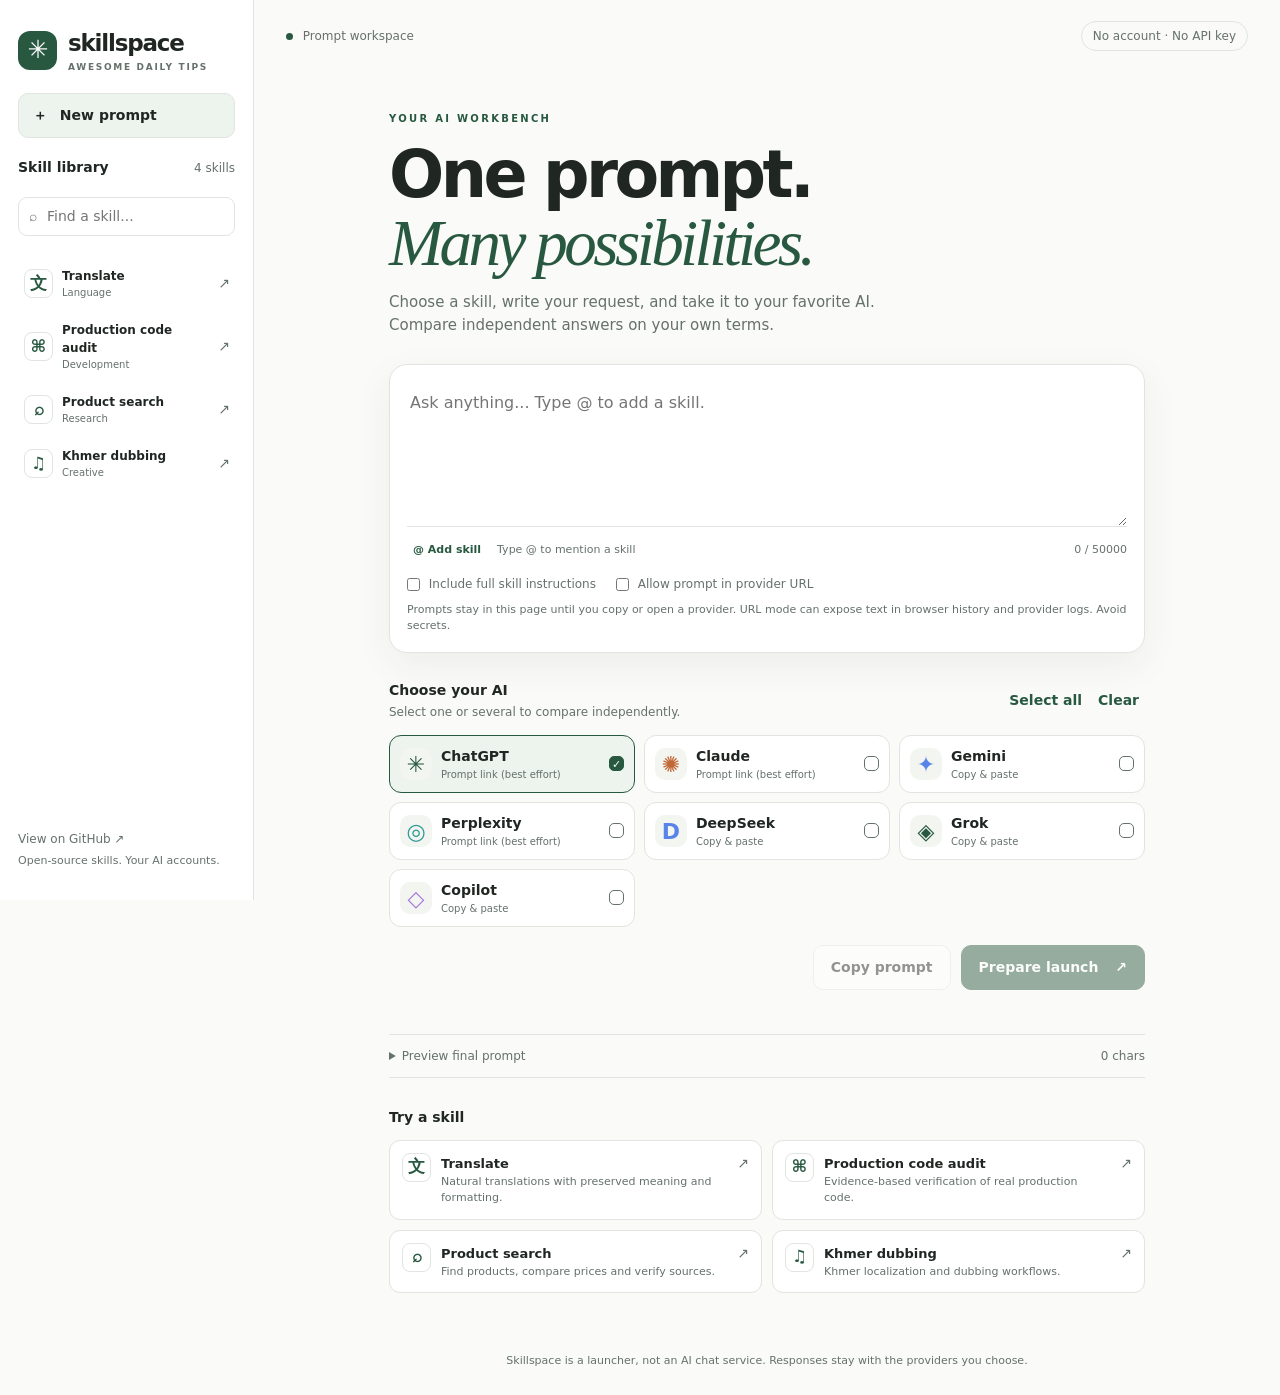
==== index.html @ 30c98741 "feat: add static multi-provider Skillspace prompt launcher" ====
<!doctype html>
<html lang="en">
<head>
<meta charset="utf-8">
<meta name="viewport" content="width=device-width, initial-scale=1">
<meta http-equiv="Content-Security-Policy" content="default-src 'none'; script-src 'self'; style-src 'self'; img-src 'self' data:; base-uri 'none'; form-action 'none'; connect-src 'none'; object-src 'none'">
<meta name="referrer" content="no-referrer">
<meta name="color-scheme" content="light dark">
<title>Skillspace — Awesome Daily Tips</title>
<link rel="stylesheet" href="site/style.css">
<script defer src="site/core.js"></script>
<script defer src="site/catalog.js"></script>
<script defer src="site/app.js"></script>
</head>
<body>
<div class="shell">
<aside class="sidebar">
<a class="brand" href="./"><span class="brandmark" aria-hidden="true">✳</span><span>skillspace<small>AWESOME DAILY TIPS</small></span></a>
<button id="new" class="new" type="button"><span aria-hidden="true">＋</span> New prompt</button>
<div class="sidebarhead"><h2>Skill library</h2><span id="skill-count"></span></div>
<label class="search"><span aria-hidden="true">⌕</span><input id="search" type="search" placeholder="Find a skill..." aria-label="Find a skill"></label>
<nav id="library" aria-label="Skill library"></nav>
<div class="sidebarbottom"><a href="https://github.com/next-dev-team/awesome-daily-tips" target="_blank" rel="noopener noreferrer">View on GitHub ↗</a><p>Open-source skills. Your AI accounts.</p></div>
</aside>
<main>
<header class="topbar"><span><span class="dot"></span> Prompt workspace</span><span class="local">No account · No API key</span></header>
<section class="workspace" aria-labelledby="heading">
<div class="intro"><span class="eyebrow">YOUR AI WORKBENCH</span><h1 id="heading">One prompt.<br><em>Many possibilities.</em></h1><p>Choose a skill, write your request, and take it to your favorite AI. Compare independent answers on your own terms.</p></div>
<div class="composer">
<div id="selected-skills" class="chips" aria-label="Selected skills"></div>
<div class="editorwrap">
<label class="sr" for="prompt">Your request</label>
<textarea id="prompt" rows="5" maxlength="50000" placeholder="Ask anything... Type @ to add a skill." aria-describedby="editor-hint" aria-autocomplete="list" aria-controls="mentions" spellcheck="true"></textarea>
<div id="mentions" class="mentions" role="listbox" aria-label="Skill suggestions" hidden></div>
</div>
<div class="composerbar"><button id="mention" type="button" class="quiet"><b>@</b> Add skill</button><span id="editor-hint">Type @ to mention a skill</span><span id="chars">0</span></div>
<div class="options"><label><input id="full" type="checkbox"> Include full skill instructions</label><label><input id="prefill" type="checkbox"> Allow prompt in provider URL</label></div>
<div class="privacy">Prompts stay in this page until you copy or open a provider. URL mode can expose text in browser history and provider logs. Avoid secrets.</div>
</div>
<section class="providers" aria-labelledby="provider-heading">
<div class="sectionhead"><div><h2 id="provider-heading">Choose your AI</h2><p>Select one or several to compare independently.</p></div><div class="smallactions"><button type="button" id="all" class="textbutton">Select all</button><button type="button" id="clear" class="textbutton">Clear</button></div></div>
<div id="providers" class="providergrid"></div>
<div class="actions"><button id="copy" type="button" class="secondary" disabled>Copy prompt</button><button id="launch" type="button" class="primary" disabled>Prepare launch <span aria-hidden="true">↗</span></button></div>
<p id="status" class="status" role="status" aria-live="polite"></p>
<div id="results" class="results" hidden><div class="sectionhead"><div><h2>Open your selected providers</h2><p>Each opens in a separate tab. Paste the prompt if needed; compare results yourself.</p></div></div><div id="links" class="launchlinks"></div></div>
<details id="preview" class="preview"><summary>Preview final prompt <span id="preview-length"></span></summary><label class="sr" for="compiled">Generated prompt</label><textarea id="compiled" rows="8" readonly></textarea></details>
</section>
<section class="examples"><h2>Try a skill</h2><div id="examples" class="examplegrid"></div></section>
</section>
<footer>Skillspace is a launcher, not an AI chat service. Responses stay with the providers you choose.</footer>
</main>
</div>
<noscript><p>This launcher needs JavaScript. Browse the <a href="https://github.com/next-dev-team/awesome-daily-tips">skills on GitHub</a>.</p></noscript>
</body></html>
---- site/style.css ----
:root{color-scheme:light dark;--bg:#fafaf8;--panel:#fff;--ink:#202723;--muted:#65716b;--line:#e0e5df;--accent:#285940;--on:#fff;--soft:#edf3ed;--hover:#f3f5f1;--shadow:0 12px 36px #293b2910;--radius:18px;font-family:Inter,ui-sans-serif,system-ui,-apple-system,BlinkMacSystemFont,"Segoe UI",sans-serif}
@media(prefers-color-scheme:dark){:root{--bg:#151917;--panel:#202622;--ink:#eef3ed;--muted:#a1ada4;--line:#39423b;--accent:#8fd4a5;--on:#18291e;--soft:#263b2b;--hover:#2a312b;--shadow:none}}
*{box-sizing:border-box}body{margin:0;background:var(--bg);color:var(--ink);font-size:14px;line-height:1.5}button,input,textarea{font:inherit}button,a,input,textarea{outline-offset:4px}button{cursor:pointer;color:inherit}button:disabled{cursor:not-allowed;opacity:.48}a{color:inherit;text-decoration:none}a:hover{text-decoration:underline}button:focus-visible,a:focus-visible,input:focus-visible,textarea:focus-visible{outline:2px solid var(--accent)}[hidden]{display:none!important}.shell{min-height:100vh;display:grid;grid-template-columns:254px minmax(0,1fr)}.sidebar{position:sticky;top:0;height:100vh;overflow:auto;border-right:1px solid var(--line);background:var(--panel);padding:26px 18px;display:flex;flex-direction:column;gap:19px}.brand{display:flex;align-items:center;gap:11px;font-size:23px;font-weight:750;letter-spacing:-1.2px}.brand small{display:block;font-size:9px;letter-spacing:1.7px;font-weight:650;color:var(--muted)}.brandmark{display:grid;place-items:center;width:39px;height:39px;border-radius:12px;background:var(--accent);color:var(--on);font-size:25px}.new{border:1px solid var(--line);background:var(--soft);border-radius:10px;padding:11px 14px;text-align:left;font-weight:650}.new span{margin-right:8px}.sidebarhead,.sectionhead{display:flex;align-items:center;justify-content:space-between;gap:12px}.sidebarhead h2,.sectionhead h2,.examples h2{font-size:14px;margin:0;font-weight:700}.sidebarhead span{color:var(--muted);font-size:12px}.search{display:flex;align-items:center;border:1px solid var(--line);border-radius:9px;padding:7px 10px;gap:8px;color:var(--muted)}.search input{width:100%;min-width:0;background:transparent;border:0;color:var(--ink);outline:none}.search:focus-within{outline:2px solid var(--accent)}.skillrow{display:grid;grid-template-columns:minmax(0,1fr) auto;gap:4px;margin:3px 0;align-items:center}.skillbutton{display:flex;align-items:center;gap:9px;min-width:0;text-align:left;border:0;background:transparent;padding:9px 6px;border-radius:8px}.skillbutton:hover,.skillbutton[aria-pressed=true]{background:var(--soft)}.skillicon{width:29px;height:29px;flex:none;display:grid;place-items:center;border:1px solid var(--line);border-radius:8px;color:var(--accent);font-weight:700;font-size:17px}.skillname{min-width:0;font-weight:650;font-size:12px;overflow-wrap:anywhere}.skillname small{display:block;color:var(--muted);font-size:10px;font-weight:400}.source{color:var(--muted);padding:5px;font-size:14px}.sidebarbottom{margin-top:auto;color:var(--muted);font-size:12px}.sidebarbottom p{font-size:11px;margin:5px 0}.topbar{display:flex;align-items:center;justify-content:space-between;gap:12px;padding:21px 32px;color:var(--muted);font-size:12px}.dot{display:inline-block;width:7px;height:7px;background:var(--accent);border-radius:50%;margin-right:6px}.local{border:1px solid var(--line);padding:5px 11px;border-radius:20px}.workspace{max-width:820px;margin:0 auto;padding:35px 32px 50px}.intro{margin-bottom:28px}.eyebrow{font-size:10px;font-weight:750;letter-spacing:2.3px;color:var(--accent)}h1{font-size:clamp(38px,5.4vw,65px);line-height:1.04;letter-spacing:-.055em;margin:13px 0 14px;font-weight:680}h1 em{font-family:Georgia,serif;font-weight:400;color:var(--accent)}.intro p{max-width:530px;color:var(--muted);font-size:15px;margin:0}.composer{background:var(--panel);border:1px solid var(--line);border-radius:var(--radius);box-shadow:var(--shadow);padding:17px}.chips{display:flex;gap:7px;flex-wrap:wrap}.chips:empty{display:none}.chip{display:flex;align-items:center;gap:5px;background:var(--soft);border:1px solid var(--line);border-radius:20px;padding:4px 9px;color:var(--accent);font-size:12px;margin-bottom:8px}.chip button{border:0;background:transparent;padding:0 3px;color:inherit;font-size:16px}.editorwrap{position:relative}#prompt{display:block;width:100%;resize:vertical;min-height:125px;border:0;outline:none;background:transparent;color:var(--ink);padding:8px 3px;font-size:16px;line-height:1.6}#prompt:focus-visible{outline:1px solid var(--line);border-radius:6px}.mentions{position:absolute;left:0;top:100%;z-index:3;width:min(100%,380px);background:var(--panel);border:1px solid var(--line);box-shadow:var(--shadow);border-radius:12px;padding:5px;max-height:240px;overflow:auto}.mentionoption{display:flex;align-items:center;width:100%;gap:10px;padding:9px;border:0;border-radius:8px;background:transparent;text-align:left}.mentionoption[aria-selected=true],.mentionoption:hover{background:var(--soft)}.mentionoption small{display:block;color:var(--muted);font-size:11px}.composerbar{display:flex;align-items:center;gap:10px;border-top:1px solid var(--line);padding-top:11px;color:var(--muted);font-size:11px}.quiet,.textbutton{border:0;background:transparent;padding:4px 6px;border-radius:6px;font-weight:600;color:var(--accent)}.quiet:hover,.textbutton:hover{background:var(--soft)}#chars{margin-left:auto;white-space:nowrap}.options{display:flex;flex-wrap:wrap;gap:8px 20px;padding-top:12px;font-size:12px;color:var(--muted)}input[type=checkbox]{accent-color:var(--accent);margin:0 5px 0 0;vertical-align:middle}.privacy{margin-top:9px;font-size:11px;color:var(--muted)}.providers{margin-top:27px}.sectionhead p{margin:2px 0 0;color:var(--muted);font-size:12px}.smallactions{white-space:nowrap;display:flex;gap:4px}.providergrid{display:grid;grid-template-columns:repeat(3,minmax(0,1fr));gap:9px;margin:14px 0}.provider{display:flex;align-items:center;gap:9px;min-width:0;padding:10px;background:var(--panel);border:1px solid var(--line);border-radius:12px;text-align:left}.provider[aria-pressed=true]{border-color:var(--accent);background:var(--soft)}.provider:hover{border-color:var(--accent)}.provider .name{min-width:0;flex:1;font-weight:650;overflow-wrap:anywhere}.provider small{display:block;font-size:10px;color:var(--muted);font-weight:400}.providericon{width:32px;height:32px;flex:none;display:grid;place-items:center;border-radius:10px;background:var(--hover);font-size:22px;font-weight:700;color:var(--accent)}.providericon.orange{color:#c26736}.providericon.blue{color:#5984e7}.providericon.purple{color:#a477dc}.providericon.teal{color:#319b94}.checkmark{flex:none;width:15px;height:15px;border:1px solid var(--muted);border-radius:5px;display:grid;place-items:center;font-size:11px}.provider[aria-pressed=true] .checkmark{background:var(--accent);color:var(--on);border-color:var(--accent)}.actions{display:flex;justify-content:flex-end;gap:10px;margin-top:18px}.primary,.secondary{border:1px solid var(--line);border-radius:10px;padding:11px 17px;font-weight:650}.primary{background:var(--accent);color:var(--on);border-color:var(--accent)}.primary span{margin-left:12px}.secondary{background:var(--panel)}.status{font-size:12px;color:var(--muted);min-height:18px;margin:10px 0 0;overflow-wrap:anywhere}.results{margin-top:14px;border:1px solid var(--line);border-radius:12px;background:var(--panel);padding:16px}.launchlinks{display:grid;gap:8px;margin-top:13px}.launchlink{display:flex;align-items:center;justify-content:space-between;gap:12px;border:1px solid var(--line);border-radius:9px;padding:10px 12px;text-decoration:none}.launchlink:hover{background:var(--soft)}.launchlink small{display:block;color:var(--muted);font-size:11px}.preview{margin-top:16px;border-top:1px solid var(--line);border-bottom:1px solid var(--line);padding:12px 0;color:var(--muted)}.preview summary{cursor:pointer;font-size:12px}.preview summary span{float:right}.preview textarea{width:100%;resize:vertical;border:1px solid var(--line);border-radius:8px;background:var(--panel);color:var(--ink);padding:9px;margin-top:12px;font-size:12px}.examples{margin-top:29px}.examplegrid{display:grid;grid-template-columns:repeat(2,minmax(0,1fr));gap:10px;margin-top:12px}.example{display:flex;align-items:flex-start;gap:10px;border:1px solid var(--line);border-radius:11px;background:var(--panel);padding:12px;text-align:left}.example:hover{background:var(--soft)}.example strong{font-size:13px}.example small{display:block;color:var(--muted);font-size:11px}.example .arrow{margin-left:auto;color:var(--muted)}footer{color:var(--muted);font-size:11px;text-align:center;padding:10px 20px 25px}.sr{position:absolute;width:1px;height:1px;clip-path:inset(50%);overflow:hidden;white-space:nowrap}
@media(max-width:860px){.shell{grid-template-columns:210px minmax(0,1fr)}.sidebar{padding:20px 12px}.workspace{padding:25px 20px 40px}.providergrid{grid-template-columns:repeat(2,minmax(0,1fr))}.topbar{padding:16px 20px}}
@media(max-width:620px){.shell{display:block}.sidebar{position:static;height:auto;gap:9px;padding:13px 14px;border-right:0;border-bottom:1px solid var(--line)}.brand{font-size:19px}.brandmark{width:32px;height:32px;font-size:20px}.sidebarhead,.search,.sidebarbottom{display:none}.new{position:absolute;right:14px;top:17px;padding:6px 10px;font-size:12px}.sidebar nav{display:flex;gap:5px;flex-wrap:wrap}.skillrow{margin:0;display:flex}.skillbutton{padding:5px;border:1px solid var(--line);font-size:11px}.skillbutton .skillicon{width:21px;height:21px;font-size:13px}.skillname small,.skillrow .source{display:none}.topbar{padding:12px 15px}.local{font-size:10px}.workspace{padding:18px 14px 30px}.intro{margin-bottom:20px}.intro p{font-size:14px}.composer{padding:12px}.providergrid{gap:7px}.provider{padding:8px;gap:6px}.providericon{width:26px;height:26px;font-size:17px}.provider small{font-size:9px}.provider .name{font-size:12px}.actions>*{flex:1}.sectionhead p{font-size:11px}.smallactions button{font-size:11px;padding:3px}.examplegrid{grid-template-columns:1fr}.options{gap:10px}.composerbar #editor-hint{font-size:10px}}
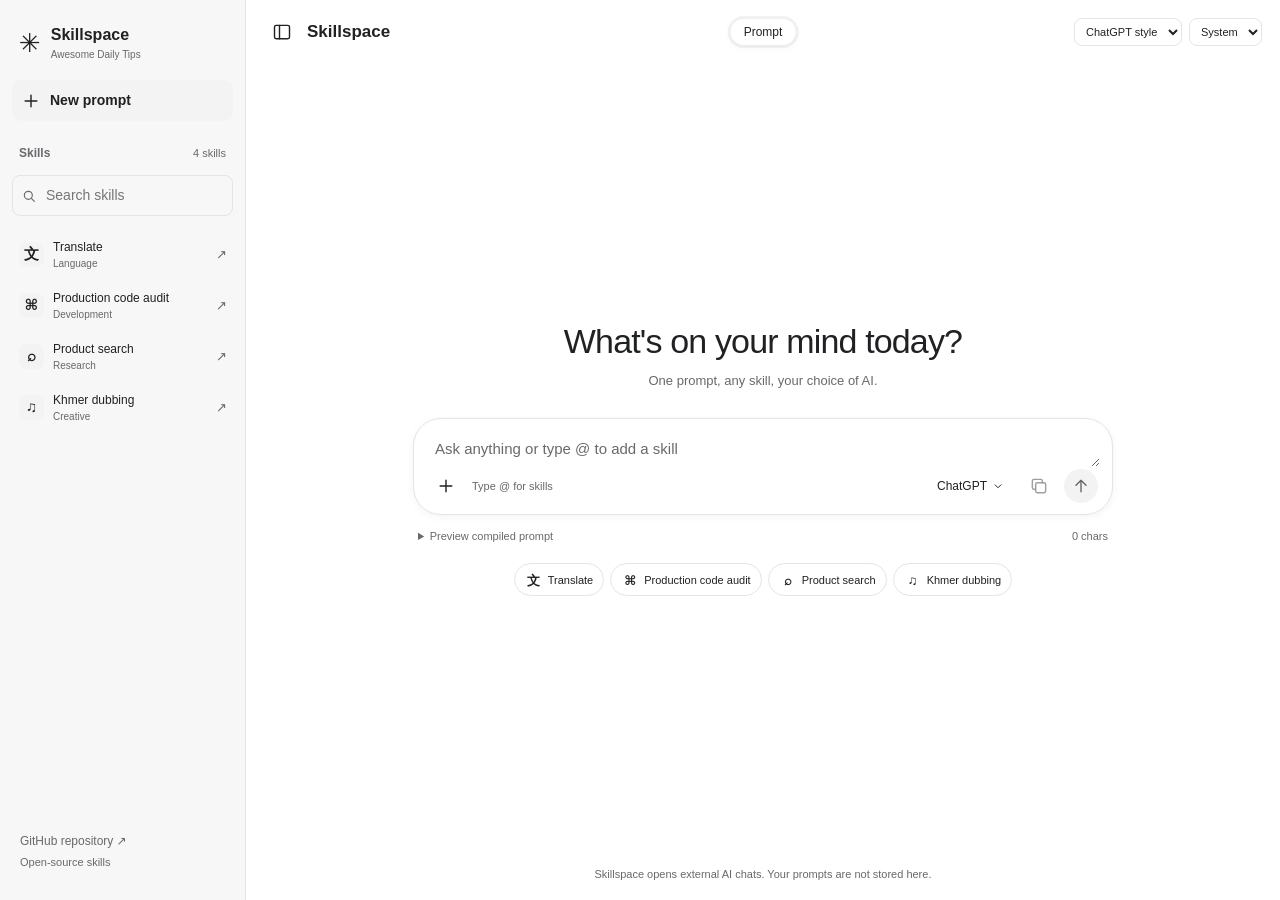
==== commit 02c3c53e: "feat(ui): adapt supplied chat prompt reference with three responsive appearances" ====
--- a/index.html
+++ b/index.html
@@ -1,5 +1,5 @@
 <!doctype html>
-<html lang="en">
+<html lang="en" data-skin="chatgpt" data-theme="system">
 <head>
 <meta charset="utf-8">
 <meta name="viewport" content="width=device-width, initial-scale=1">
@@ -14,41 +14,60 @@
 </head>
 <body>
 <div class="shell">
-<aside class="sidebar">
-<a class="brand" href="./"><span class="brandmark" aria-hidden="true">✳</span><span>skillspace<small>AWESOME DAILY TIPS</small></span></a>
-<button id="new" class="new" type="button"><span aria-hidden="true">＋</span> New prompt</button>
-<div class="sidebarhead"><h2>Skill library</h2><span id="skill-count"></span></div>
-<label class="search"><span aria-hidden="true">⌕</span><input id="search" type="search" placeholder="Find a skill..." aria-label="Find a skill"></label>
+<aside class="sidebar" aria-label="Workspace navigation">
+<a class="brand" href="./"><span class="brandmark" aria-hidden="true">✳</span><span>Skillspace<small>Awesome Daily Tips</small></span></a>
+<button id="new" class="new" type="button"><svg viewBox="0 0 24 24" aria-hidden="true"><path d="M12 5v14M5 12h14"/></svg>New prompt</button>
+<div class="sidebarhead"><h2>Skills</h2><span id="skill-count"></span></div>
+<label class="search"><svg viewBox="0 0 24 24" aria-hidden="true"><circle cx="11" cy="11" r="6"/><path d="m16 16 4 4"/></svg><input id="search" type="search" placeholder="Search skills" aria-label="Find a skill"></label>
 <nav id="library" aria-label="Skill library"></nav>
-<div class="sidebarbottom"><a href="https://github.com/next-dev-team/awesome-daily-tips" target="_blank" rel="noopener noreferrer">View on GitHub ↗</a><p>Open-source skills. Your AI accounts.</p></div>
+<div class="sidebarbottom"><a href="https://github.com/next-dev-team/awesome-daily-tips" target="_blank" rel="noopener noreferrer">GitHub repository ↗</a><p>Open-source skills</p></div>
 </aside>
-<main>
-<header class="topbar"><span><span class="dot"></span> Prompt workspace</span><span class="local">No account · No API key</span></header>
+<main class="main">
+<header class="topbar">
+<div class="top-left"><button id="toggle-sidebar" type="button" class="iconbutton" aria-label="Toggle skill library" aria-expanded="true"><svg viewBox="0 0 24 24" aria-hidden="true"><rect x="3" y="4" width="18" height="16" rx="2"/><path d="M9 4v16"/></svg></button><span class="wordmark">Skillspace</span></div>
+<div class="mode-toggle" aria-label="Workspace"><span class="mode-active">Prompt</span></div>
+<div class="appearance"><label class="sr" for="skin">Interface style</label><select id="skin" aria-label="Interface style"><option value="chatgpt">ChatGPT style</option><option value="claude">Claude style</option><option value="gemini">Gemini style</option></select><label class="sr" for="theme">Color theme</label><select id="theme" aria-label="Color theme"><option value="system">System</option><option value="light">Light</option><option value="dark">Dark</option></select></div>
+</header>
 <section class="workspace" aria-labelledby="heading">
-<div class="intro"><span class="eyebrow">YOUR AI WORKBENCH</span><h1 id="heading">One prompt.<br><em>Many possibilities.</em></h1><p>Choose a skill, write your request, and take it to your favorite AI. Compare independent answers on your own terms.</p></div>
+<div class="intro"><span class="greeting-mark" aria-hidden="true">✳</span><h1 id="heading">What's on your mind today?</h1><p>One prompt, any skill, your choice of AI.</p></div>
+<div class="thread" id="thread" hidden>
+<div class="turn"><div id="sent-prompt" class="user-bubble"></div></div>
+<div class="assistant-turn"><span class="assistant-mark" aria-hidden="true">✳</span><div class="assistant-content">
+<div id="results" class="results" hidden><h2>Ready to open</h2><p>Open each provider in its own tab. Paste the prompt if necessary, then compare their independent results.</p><div id="links" class="launchlinks"></div></div>
+</div></div>
+</div>
+<div class="dock">
 <div class="composer">
 <div id="selected-skills" class="chips" aria-label="Selected skills"></div>
 <div class="editorwrap">
 <label class="sr" for="prompt">Your request</label>
-<textarea id="prompt" rows="5" maxlength="50000" placeholder="Ask anything... Type @ to add a skill." aria-describedby="editor-hint" aria-autocomplete="list" aria-controls="mentions" spellcheck="true"></textarea>
+<textarea id="prompt" rows="1" maxlength="50000" placeholder="Ask anything or type @ to add a skill" aria-describedby="editor-hint" aria-autocomplete="list" aria-controls="mentions" spellcheck="true"></textarea>
 <div id="mentions" class="mentions" role="listbox" aria-label="Skill suggestions" hidden></div>
 </div>
-<div class="composerbar"><button id="mention" type="button" class="quiet"><b>@</b> Add skill</button><span id="editor-hint">Type @ to mention a skill</span><span id="chars">0</span></div>
+<div class="composerbar">
+<button id="mention" type="button" class="iconbutton" aria-label="Add skill" title="Add skill"><svg viewBox="0 0 24 24" aria-hidden="true"><path d="M12 5v14M5 12h14"/></svg></button>
+<span id="editor-hint">Type @ for skills</span><span id="chars" class="sr">0</span>
+<div class="composer-right">
+<button id="provider-toggle" type="button" class="provider-toggle" aria-controls="provider-panel" aria-expanded="false"><span id="provider-label">ChatGPT</span><svg viewBox="0 0 24 24" aria-hidden="true"><path d="m7 10 5 5 5-5"/></svg></button>
+<button id="copy" type="button" class="iconbutton" title="Copy compiled prompt" aria-label="Copy compiled prompt" disabled><svg viewBox="0 0 24 24" aria-hidden="true"><rect x="8" y="8" width="12" height="12" rx="2"/><path d="M16 8V6a2 2 0 0 0-2-2H6a2 2 0 0 0-2 2v8a2 2 0 0 0 2 2h2"/></svg></button>
+<button id="launch" type="button" class="send" aria-label="Prepare provider launch" title="Prepare provider launch (Ctrl/Command+Enter)" disabled><span class="sr">Prepare launch </span><svg viewBox="0 0 24 24" aria-hidden="true"><path d="M12 19V5m-6 6 6-6 6 6"/></svg></button>
+</div>
+</div>
+</div>
+<section class="providers" id="provider-panel" aria-labelledby="provider-heading" hidden>
+<div class="sectionhead"><div><h2 id="provider-heading">Choose providers</h2><p>Choose one or more AI chats.</p></div><div class="smallactions"><button type="button" id="all" class="textbutton">All</button><button type="button" id="clear" class="textbutton">Clear</button></div></div>
+<div id="providers" class="providergrid"></div>
 <div class="options"><label><input id="full" type="checkbox"> Include full skill instructions</label><label><input id="prefill" type="checkbox"> Allow prompt in provider URL</label></div>
-<div class="privacy">Prompts stay in this page until you copy or open a provider. URL mode can expose text in browser history and provider logs. Avoid secrets.</div>
+<p class="privacy">URL mode may expose text in browser history and provider logs. Avoid secrets.</p>
+</section>
+<p id="status" class="status" role="status" aria-live="polite"></p>
+<details id="preview" class="preview"><summary>Preview compiled prompt <span id="preview-length"></span></summary><label class="sr" for="compiled">Generated prompt</label><textarea id="compiled" rows="8" readonly></textarea></details>
+<section class="examples"><h2 class="sr">Try a skill</h2><div id="examples" class="examplegrid"></div></section>
 </div>
-<section class="providers" aria-labelledby="provider-heading">
-<div class="sectionhead"><div><h2 id="provider-heading">Choose your AI</h2><p>Select one or several to compare independently.</p></div><div class="smallactions"><button type="button" id="all" class="textbutton">Select all</button><button type="button" id="clear" class="textbutton">Clear</button></div></div>
-<div id="providers" class="providergrid"></div>
-<div class="actions"><button id="copy" type="button" class="secondary" disabled>Copy prompt</button><button id="launch" type="button" class="primary" disabled>Prepare launch <span aria-hidden="true">↗</span></button></div>
-<p id="status" class="status" role="status" aria-live="polite"></p>
-<div id="results" class="results" hidden><div class="sectionhead"><div><h2>Open your selected providers</h2><p>Each opens in a separate tab. Paste the prompt if needed; compare results yourself.</p></div></div><div id="links" class="launchlinks"></div></div>
-<details id="preview" class="preview"><summary>Preview final prompt <span id="preview-length"></span></summary><label class="sr" for="compiled">Generated prompt</label><textarea id="compiled" rows="8" readonly></textarea></details>
 </section>
-<section class="examples"><h2>Try a skill</h2><div id="examples" class="examplegrid"></div></section>
-</section>
-<footer>Skillspace is a launcher, not an AI chat service. Responses stay with the providers you choose.</footer>
+<footer>Skillspace opens external AI chats. Your prompts are not stored here.</footer>
 </main>
 </div>
 <noscript><p>This launcher needs JavaScript. Browse the <a href="https://github.com/next-dev-team/awesome-daily-tips">skills on GitHub</a>.</p></noscript>
-</body></html>
+</body>
+</html>
--- a/site/style.css
+++ b/site/style.css
@@ -1,5 +1,17 @@
-:root{color-scheme:light dark;--bg:#fafaf8;--panel:#fff;--ink:#202723;--muted:#65716b;--line:#e0e5df;--accent:#285940;--on:#fff;--soft:#edf3ed;--hover:#f3f5f1;--shadow:0 12px 36px #293b2910;--radius:18px;font-family:Inter,ui-sans-serif,system-ui,-apple-system,BlinkMacSystemFont,"Segoe UI",sans-serif}
-@media(prefers-color-scheme:dark){:root{--bg:#151917;--panel:#202622;--ink:#eef3ed;--muted:#a1ada4;--line:#39423b;--accent:#8fd4a5;--on:#18291e;--soft:#263b2b;--hover:#2a312b;--shadow:none}}
-*{box-sizing:border-box}body{margin:0;background:var(--bg);color:var(--ink);font-size:14px;line-height:1.5}button,input,textarea{font:inherit}button,a,input,textarea{outline-offset:4px}button{cursor:pointer;color:inherit}button:disabled{cursor:not-allowed;opacity:.48}a{color:inherit;text-decoration:none}a:hover{text-decoration:underline}button:focus-visible,a:focus-visible,input:focus-visible,textarea:focus-visible{outline:2px solid var(--accent)}[hidden]{display:none!important}.shell{min-height:100vh;display:grid;grid-template-columns:254px minmax(0,1fr)}.sidebar{position:sticky;top:0;height:100vh;overflow:auto;border-right:1px solid var(--line);background:var(--panel);padding:26px 18px;display:flex;flex-direction:column;gap:19px}.brand{display:flex;align-items:center;gap:11px;font-size:23px;font-weight:750;letter-spacing:-1.2px}.brand small{display:block;font-size:9px;letter-spacing:1.7px;font-weight:650;color:var(--muted)}.brandmark{display:grid;place-items:center;width:39px;height:39px;border-radius:12px;background:var(--accent);color:var(--on);font-size:25px}.new{border:1px solid var(--line);background:var(--soft);border-radius:10px;padding:11px 14px;text-align:left;font-weight:650}.new span{margin-right:8px}.sidebarhead,.sectionhead{display:flex;align-items:center;justify-content:space-between;gap:12px}.sidebarhead h2,.sectionhead h2,.examples h2{font-size:14px;margin:0;font-weight:700}.sidebarhead span{color:var(--muted);font-size:12px}.search{display:flex;align-items:center;border:1px solid var(--line);border-radius:9px;padding:7px 10px;gap:8px;color:var(--muted)}.search input{width:100%;min-width:0;background:transparent;border:0;color:var(--ink);outline:none}.search:focus-within{outline:2px solid var(--accent)}.skillrow{display:grid;grid-template-columns:minmax(0,1fr) auto;gap:4px;margin:3px 0;align-items:center}.skillbutton{display:flex;align-items:center;gap:9px;min-width:0;text-align:left;border:0;background:transparent;padding:9px 6px;border-radius:8px}.skillbutton:hover,.skillbutton[aria-pressed=true]{background:var(--soft)}.skillicon{width:29px;height:29px;flex:none;display:grid;place-items:center;border:1px solid var(--line);border-radius:8px;color:var(--accent);font-weight:700;font-size:17px}.skillname{min-width:0;font-weight:650;font-size:12px;overflow-wrap:anywhere}.skillname small{display:block;color:var(--muted);font-size:10px;font-weight:400}.source{color:var(--muted);padding:5px;font-size:14px}.sidebarbottom{margin-top:auto;color:var(--muted);font-size:12px}.sidebarbottom p{font-size:11px;margin:5px 0}.topbar{display:flex;align-items:center;justify-content:space-between;gap:12px;padding:21px 32px;color:var(--muted);font-size:12px}.dot{display:inline-block;width:7px;height:7px;background:var(--accent);border-radius:50%;margin-right:6px}.local{border:1px solid var(--line);padding:5px 11px;border-radius:20px}.workspace{max-width:820px;margin:0 auto;padding:35px 32px 50px}.intro{margin-bottom:28px}.eyebrow{font-size:10px;font-weight:750;letter-spacing:2.3px;color:var(--accent)}h1{font-size:clamp(38px,5.4vw,65px);line-height:1.04;letter-spacing:-.055em;margin:13px 0 14px;font-weight:680}h1 em{font-family:Georgia,serif;font-weight:400;color:var(--accent)}.intro p{max-width:530px;color:var(--muted);font-size:15px;margin:0}.composer{background:var(--panel);border:1px solid var(--line);border-radius:var(--radius);box-shadow:var(--shadow);padding:17px}.chips{display:flex;gap:7px;flex-wrap:wrap}.chips:empty{display:none}.chip{display:flex;align-items:center;gap:5px;background:var(--soft);border:1px solid var(--line);border-radius:20px;padding:4px 9px;color:var(--accent);font-size:12px;margin-bottom:8px}.chip button{border:0;background:transparent;padding:0 3px;color:inherit;font-size:16px}.editorwrap{position:relative}#prompt{display:block;width:100%;resize:vertical;min-height:125px;border:0;outline:none;background:transparent;color:var(--ink);padding:8px 3px;font-size:16px;line-height:1.6}#prompt:focus-visible{outline:1px solid var(--line);border-radius:6px}.mentions{position:absolute;left:0;top:100%;z-index:3;width:min(100%,380px);background:var(--panel);border:1px solid var(--line);box-shadow:var(--shadow);border-radius:12px;padding:5px;max-height:240px;overflow:auto}.mentionoption{display:flex;align-items:center;width:100%;gap:10px;padding:9px;border:0;border-radius:8px;background:transparent;text-align:left}.mentionoption[aria-selected=true],.mentionoption:hover{background:var(--soft)}.mentionoption small{display:block;color:var(--muted);font-size:11px}.composerbar{display:flex;align-items:center;gap:10px;border-top:1px solid var(--line);padding-top:11px;color:var(--muted);font-size:11px}.quiet,.textbutton{border:0;background:transparent;padding:4px 6px;border-radius:6px;font-weight:600;color:var(--accent)}.quiet:hover,.textbutton:hover{background:var(--soft)}#chars{margin-left:auto;white-space:nowrap}.options{display:flex;flex-wrap:wrap;gap:8px 20px;padding-top:12px;font-size:12px;color:var(--muted)}input[type=checkbox]{accent-color:var(--accent);margin:0 5px 0 0;vertical-align:middle}.privacy{margin-top:9px;font-size:11px;color:var(--muted)}.providers{margin-top:27px}.sectionhead p{margin:2px 0 0;color:var(--muted);font-size:12px}.smallactions{white-space:nowrap;display:flex;gap:4px}.providergrid{display:grid;grid-template-columns:repeat(3,minmax(0,1fr));gap:9px;margin:14px 0}.provider{display:flex;align-items:center;gap:9px;min-width:0;padding:10px;background:var(--panel);border:1px solid var(--line);border-radius:12px;text-align:left}.provider[aria-pressed=true]{border-color:var(--accent);background:var(--soft)}.provider:hover{border-color:var(--accent)}.provider .name{min-width:0;flex:1;font-weight:650;overflow-wrap:anywhere}.provider small{display:block;font-size:10px;color:var(--muted);font-weight:400}.providericon{width:32px;height:32px;flex:none;display:grid;place-items:center;border-radius:10px;background:var(--hover);font-size:22px;font-weight:700;color:var(--accent)}.providericon.orange{color:#c26736}.providericon.blue{color:#5984e7}.providericon.purple{color:#a477dc}.providericon.teal{color:#319b94}.checkmark{flex:none;width:15px;height:15px;border:1px solid var(--muted);border-radius:5px;display:grid;place-items:center;font-size:11px}.provider[aria-pressed=true] .checkmark{background:var(--accent);color:var(--on);border-color:var(--accent)}.actions{display:flex;justify-content:flex-end;gap:10px;margin-top:18px}.primary,.secondary{border:1px solid var(--line);border-radius:10px;padding:11px 17px;font-weight:650}.primary{background:var(--accent);color:var(--on);border-color:var(--accent)}.primary span{margin-left:12px}.secondary{background:var(--panel)}.status{font-size:12px;color:var(--muted);min-height:18px;margin:10px 0 0;overflow-wrap:anywhere}.results{margin-top:14px;border:1px solid var(--line);border-radius:12px;background:var(--panel);padding:16px}.launchlinks{display:grid;gap:8px;margin-top:13px}.launchlink{display:flex;align-items:center;justify-content:space-between;gap:12px;border:1px solid var(--line);border-radius:9px;padding:10px 12px;text-decoration:none}.launchlink:hover{background:var(--soft)}.launchlink small{display:block;color:var(--muted);font-size:11px}.preview{margin-top:16px;border-top:1px solid var(--line);border-bottom:1px solid var(--line);padding:12px 0;color:var(--muted)}.preview summary{cursor:pointer;font-size:12px}.preview summary span{float:right}.preview textarea{width:100%;resize:vertical;border:1px solid var(--line);border-radius:8px;background:var(--panel);color:var(--ink);padding:9px;margin-top:12px;font-size:12px}.examples{margin-top:29px}.examplegrid{display:grid;grid-template-columns:repeat(2,minmax(0,1fr));gap:10px;margin-top:12px}.example{display:flex;align-items:flex-start;gap:10px;border:1px solid var(--line);border-radius:11px;background:var(--panel);padding:12px;text-align:left}.example:hover{background:var(--soft)}.example strong{font-size:13px}.example small{display:block;color:var(--muted);font-size:11px}.example .arrow{margin-left:auto;color:var(--muted)}footer{color:var(--muted);font-size:11px;text-align:center;padding:10px 20px 25px}.sr{position:absolute;width:1px;height:1px;clip-path:inset(50%);overflow:hidden;white-space:nowrap}
-@media(max-width:860px){.shell{grid-template-columns:210px minmax(0,1fr)}.sidebar{padding:20px 12px}.workspace{padding:25px 20px 40px}.providergrid{grid-template-columns:repeat(2,minmax(0,1fr))}.topbar{padding:16px 20px}}
-@media(max-width:620px){.shell{display:block}.sidebar{position:static;height:auto;gap:9px;padding:13px 14px;border-right:0;border-bottom:1px solid var(--line)}.brand{font-size:19px}.brandmark{width:32px;height:32px;font-size:20px}.sidebarhead,.search,.sidebarbottom{display:none}.new{position:absolute;right:14px;top:17px;padding:6px 10px;font-size:12px}.sidebar nav{display:flex;gap:5px;flex-wrap:wrap}.skillrow{margin:0;display:flex}.skillbutton{padding:5px;border:1px solid var(--line);font-size:11px}.skillbutton .skillicon{width:21px;height:21px;font-size:13px}.skillname small,.skillrow .source{display:none}.topbar{padding:12px 15px}.local{font-size:10px}.workspace{padding:18px 14px 30px}.intro{margin-bottom:20px}.intro p{font-size:14px}.composer{padding:12px}.providergrid{gap:7px}.provider{padding:8px;gap:6px}.providericon{width:26px;height:26px;font-size:17px}.provider small{font-size:9px}.provider .name{font-size:12px}.actions>*{flex:1}.sectionhead p{font-size:11px}.smallactions button{font-size:11px;padding:3px}.examplegrid{grid-template-columns:1fr}.options{gap:10px}.composerbar #editor-hint{font-size:10px}}
+/* Responsive, original Skillspace adaptation of the supplied three-style chat prompt reference. */
+:root{color-scheme:light;--bg:#fff;--rail:#f7f7f8;--panel:#fff;--ink:#202123;--muted:#68696c;--line:#e4e4e6;--soft:#f3f3f4;--hover:#ededee;--accent:#51a75b;--send-ink:#fff;--focus:#898b90;--bubble:#f2f2f3;--radius:28px;--shadow:0 2px 8px #0000000c;--heading-font:inherit;font-family:Arial,system-ui,-apple-system,"Segoe UI",sans-serif;font-size:14px}
+:root[data-skin=claude]{--bg:#faf9f5;--rail:#f1f0eb;--panel:#fffefa;--ink:#1a1918;--muted:#77756e;--line:#dedbd3;--soft:#efede7;--hover:#e9e6df;--accent:#c6613f;--focus:#a9a49a;--bubble:#efede7;--radius:14px;--heading-font:Georgia,"Times New Roman",serif}
+:root[data-skin=gemini]{--bg:#fbfcfe;--rail:#f1f4f9;--panel:#fff;--ink:#202124;--muted:#5f6368;--line:#dfe3eb;--soft:#eaf0fd;--hover:#e7ebf2;--accent:#2163c6;--focus:#86a9eb;--bubble:#e8effc;--radius:26px}
+:root[data-theme=dark]{color-scheme:dark;--bg:#171717;--rail:#202020;--panel:#292929;--ink:#efeff0;--muted:#a6a6aa;--line:#424245;--soft:#303030;--hover:#393939;--accent:#68b874;--send-ink:#132218;--focus:#9c9ca2;--bubble:#303030;--shadow:none}
+:root[data-theme=dark][data-skin=claude]{--bg:#262624;--rail:#20201e;--panel:#30302e;--ink:#f0efea;--muted:#b4b0a6;--line:#494843;--soft:#383733;--hover:#45443f;--accent:#dc8768;--send-ink:#281a16;--focus:#a9a49a;--bubble:#383733}
+:root[data-theme=dark][data-skin=gemini]{--bg:#111318;--rail:#1b1e24;--panel:#22262d;--ink:#e6e9ef;--muted:#a5afbe;--line:#3b434f;--soft:#28374e;--hover:#2f3948;--accent:#a8c7fa;--send-ink:#172941;--focus:#8eaede;--bubble:#253752}
+@media(prefers-color-scheme:dark){
+:root[data-theme=system]{color-scheme:dark;--bg:#171717;--rail:#202020;--panel:#292929;--ink:#efeff0;--muted:#a6a6aa;--line:#424245;--soft:#303030;--hover:#393939;--accent:#68b874;--send-ink:#132218;--focus:#9c9ca2;--bubble:#303030;--shadow:none}
+:root[data-theme=system][data-skin=claude]{--bg:#262624;--rail:#20201e;--panel:#30302e;--ink:#f0efea;--muted:#b4b0a6;--line:#494843;--soft:#383733;--hover:#45443f;--accent:#dc8768;--send-ink:#281a16;--focus:#a9a49a;--bubble:#383733}
+:root[data-theme=system][data-skin=gemini]{--bg:#111318;--rail:#1b1e24;--panel:#22262d;--ink:#e6e9ef;--muted:#a5afbe;--line:#3b434f;--soft:#28374e;--hover:#2f3948;--accent:#a8c7fa;--send-ink:#172941;--focus:#8eaede;--bubble:#253752}}
+*{box-sizing:border-box}body{margin:0;background:var(--bg);color:var(--ink);line-height:1.5}button,textarea,input,select{font:inherit;color:inherit}button{cursor:pointer}button:disabled{cursor:not-allowed;opacity:.43}button,a,input,textarea,select{outline-offset:3px}button:focus-visible,a:focus-visible,input:focus-visible,textarea:focus-visible,select:focus-visible{outline:2px solid var(--focus)}a{color:inherit;text-decoration:none}a:hover{text-decoration:underline}[hidden]{display:none!important}svg{width:20px;height:20px;fill:none;stroke:currentColor;stroke-width:1.7;stroke-linecap:round;stroke-linejoin:round;flex:none}.sr{position:absolute;width:1px;height:1px;clip-path:inset(50%);overflow:hidden;white-space:nowrap}.shell{min-height:100dvh;display:grid;grid-template-columns:246px minmax(0,1fr)}.shell.rail-closed{grid-template-columns:0 minmax(0,1fr)}.shell.rail-closed .sidebar{visibility:hidden;overflow:hidden;padding:0;border:0}.sidebar{position:sticky;top:0;height:100dvh;overflow:auto;min-width:0;display:flex;flex-direction:column;gap:13px;padding:18px 12px;background:var(--rail);border-right:1px solid var(--line)}.brand{display:flex;align-items:center;gap:10px;padding:5px 7px;font-size:16px;font-weight:650}.brandmark{font-size:26px;line-height:1;color:var(--ink)}.brand small{display:block;font-size:10px;color:var(--muted);font-weight:400}.new{display:flex;align-items:center;gap:9px;background:var(--soft);border:0;border-radius:9px;text-align:left;padding:10px 9px;font-weight:550}.new:hover{background:var(--hover)}.sidebarhead{display:flex;align-items:center;justify-content:space-between;padding:10px 7px 0;color:var(--muted)}.sidebarhead h2{font-size:12px;font-weight:600;margin:0}.sidebarhead span{font-size:11px}.search{display:flex;align-items:center;gap:7px;padding:8px;border:1px solid var(--line);border-radius:8px;color:var(--muted)}.search svg{width:16px;height:16px}.search input{width:100%;min-width:0;border:0;background:transparent;outline:0}.search:focus-within{outline:2px solid var(--focus)}.skillrow{display:grid;grid-template-columns:minmax(0,1fr) auto;align-items:center;gap:2px}.skillbutton{display:flex;align-items:center;gap:9px;min-width:0;text-align:left;background:transparent;border:0;padding:9px 7px;border-radius:8px}.skillbutton:hover,.skillbutton[aria-pressed=true]{background:var(--hover)}.skillicon{width:25px;height:25px;display:grid;place-items:center;flex:none;border-radius:7px;background:var(--soft);color:var(--ink);font-size:15px;font-weight:650}.skillname{font-size:12px;overflow-wrap:anywhere}.skillname small{display:block;font-size:10px;color:var(--muted)}.source{font-size:13px;color:var(--muted);padding:6px}.sidebarbottom{margin-top:auto;font-size:12px;padding:8px;color:var(--muted)}.sidebarbottom p{margin:4px 0;font-size:11px}.main{min-width:0;min-height:100dvh;display:flex;flex-direction:column}.topbar{height:63px;display:flex;align-items:center;justify-content:space-between;gap:12px;padding:10px 18px;position:relative}.top-left,.appearance,.composer-right{display:flex;align-items:center;gap:7px;min-width:0}.wordmark{font-size:17px;font-weight:600}.mode-toggle{position:absolute;left:50%;transform:translateX(-50%);background:var(--soft);border-radius:20px;padding:3px;font-size:12px;color:var(--muted)}.mode-active{display:block;padding:4px 13px;background:var(--panel);border-radius:16px;color:var(--ink);box-shadow:var(--shadow)}.appearance select{background:transparent;border:1px solid var(--line);border-radius:8px;padding:6px 7px;font-size:11px;max-width:130px}.workspace{width:min(100% - 32px,700px);margin:auto;display:flex;flex-direction:column;align-items:stretch;padding:32px 0;min-width:0}.intro{text-align:center;margin:0 0 27px}.intro h1{font-family:var(--heading-font);font-size:clamp(24px,4vw,34px);font-weight:520;letter-spacing:-.025em;line-height:1.2;margin:0}.intro p{font-size:13px;color:var(--muted);margin:9px 0 0}.greeting-mark{display:none;font-size:29px;color:var(--accent);margin-right:10px;vertical-align:middle}.dock{width:100%;min-width:0}.composer{position:relative;background:var(--panel);border:1px solid var(--line);border-radius:var(--radius);box-shadow:var(--shadow);padding:9px 12px 8px;transition:border-color .16s,box-shadow .16s}.composer:focus-within{border-color:var(--focus)}.chips{display:flex;gap:5px;flex-wrap:wrap;padding:2px 4px}.chips:empty{display:none}.chip{display:flex;align-items:center;gap:4px;font-size:11px;background:var(--soft);color:var(--ink);border-radius:15px;padding:3px 8px}.chip button{border:0;background:transparent;font-size:16px;padding:0 3px;line-height:1;color:var(--muted)}.editorwrap{position:relative}#prompt{display:block;width:100%;min-height:39px;max-height:220px;resize:vertical;field-sizing:content;border:0;background:transparent;outline:0;padding:9px 9px 6px;font-size:15px;line-height:1.6;overflow:auto}#prompt:focus-visible{outline:none}#prompt::placeholder{color:var(--muted)}.composerbar{display:flex;align-items:center;gap:8px;padding:0 2px;min-height:39px}.composerbar #editor-hint{font-size:11px;color:var(--muted)}.composer-right{margin-left:auto}.iconbutton,.send{width:36px;height:36px;display:grid;place-items:center;flex:none;border:0;border-radius:50%;background:transparent;color:var(--ink);padding:0}.iconbutton:hover{background:var(--soft)}.send{background:var(--accent);color:var(--send-ink);width:34px;height:34px;transition:transform .14s}.send:active:not(:disabled){transform:scale(.9)}.send:disabled{background:var(--soft);color:var(--muted);opacity:1}.provider-toggle{display:flex;align-items:center;gap:4px;border:0;border-radius:18px;padding:6px 9px;background:transparent;font-size:12px;white-space:nowrap}.provider-toggle:hover,.provider-toggle[aria-expanded=true]{background:var(--soft)}.provider-toggle svg{width:14px;height:14px}.mentions{position:absolute;left:0;top:100%;z-index:5;width:min(100%,360px);background:var(--panel);border:1px solid var(--line);border-radius:12px;box-shadow:var(--shadow);padding:5px;max-height:230px;overflow:auto}.mentionoption{display:flex;align-items:center;gap:10px;width:100%;padding:9px;border:0;background:transparent;border-radius:8px;text-align:left}.mentionoption[aria-selected=true],.mentionoption:hover{background:var(--soft)}.mentionoption small{display:block;color:var(--muted);font-size:11px}.providers{margin-top:8px;background:var(--panel);border:1px solid var(--line);border-radius:15px;padding:15px;box-shadow:var(--shadow)}.sectionhead{display:flex;align-items:center;justify-content:space-between;gap:10px}.sectionhead h2,.results h2{font-size:14px;font-weight:600;margin:0}.sectionhead p,.results p{font-size:12px;color:var(--muted);margin:2px 0 0}.smallactions{display:flex;gap:5px}.textbutton{background:transparent;border:0;padding:4px 7px;border-radius:6px;font-size:12px}.textbutton:hover{background:var(--soft)}.providergrid{display:grid;grid-template-columns:repeat(3,minmax(0,1fr));gap:7px;margin-top:12px}.provider{display:flex;align-items:center;gap:7px;padding:9px 8px;min-width:0;background:var(--panel);border:1px solid var(--line);border-radius:10px;text-align:left}.provider:hover,.provider[aria-pressed=true]{background:var(--soft);border-color:var(--focus)}.providericon{display:grid;place-items:center;width:26px;height:26px;flex:none;font-size:19px;font-weight:650}.providericon.orange{color:#c6613f}.providericon.blue{color:#5187e7}.providericon.teal{color:#319b94}.providericon.purple{color:#a477dc}.providericon.green{color:#31936e}.provider .name{flex:1;min-width:0;font-size:12px;font-weight:550;overflow-wrap:anywhere}.provider small{display:block;font-size:10px;color:var(--muted);font-weight:400}.checkmark{width:14px;height:14px;border:1px solid var(--line);border-radius:4px;flex:none;display:grid;place-items:center;font-size:10px}.provider[aria-pressed=true] .checkmark{background:var(--accent);color:var(--send-ink);border-color:var(--accent)}.options{display:flex;gap:8px 20px;flex-wrap:wrap;margin:13px 0 0;font-size:12px}.options input{accent-color:var(--accent);margin-right:5px}.privacy,.status,.preview{font-size:11px;color:var(--muted)}.privacy{margin:8px 0 0}.status{margin:8px 2px 0;overflow-wrap:anywhere}.status:empty{display:none}.preview{margin-top:9px;padding:4px 5px}.preview summary{cursor:pointer}.preview summary span{float:right}.preview textarea{width:100%;resize:vertical;background:var(--panel);border:1px solid var(--line);border-radius:9px;padding:10px;margin-top:8px;font-size:12px}.examples{margin-top:15px}.examplegrid{display:flex;justify-content:center;gap:6px;flex-wrap:wrap}.example{display:flex;align-items:center;gap:5px;border:1px solid var(--line);border-radius:18px;padding:5px 10px;background:transparent;text-align:left}.example:hover{background:var(--soft)}.example .skillicon{background:transparent;width:18px;height:18px;font-size:13px}.example strong{font-size:11px;font-weight:500}.example small,.example .arrow{display:none}.thread{width:100%;padding:12px 0 24px}.turn{display:flex;justify-content:flex-end;margin:12px 0 30px}.user-bubble{white-space:pre-wrap;overflow-wrap:anywhere;background:var(--bubble);border-radius:18px;padding:12px 16px;max-width:84%;font-size:14px}.assistant-turn{display:flex;align-items:flex-start;gap:12px}.assistant-mark{flex:none;width:29px;height:29px;display:grid;place-items:center;font-size:24px;color:var(--accent)}.assistant-content{flex:1;min-width:0}.results h2{font-size:18px}.results p{margin-top:6px}.launchlinks{display:grid;gap:8px;margin:14px 0}.launchlink{display:flex;align-items:center;justify-content:space-between;gap:12px;padding:10px 13px;border:1px solid var(--line);border-radius:11px;background:var(--panel);font-weight:550}.launchlink:hover{background:var(--soft);text-decoration:none}.launchlink small{display:block;color:var(--muted);font-weight:400;font-size:11px}.shell.is-prepared .workspace{margin:0 auto;flex:1;padding-top:35px}.shell.is-prepared .intro,.shell.is-prepared .examples{display:none}.shell.is-prepared .thread{flex:1}.shell.is-prepared .dock{margin-top:auto}.shell.is-prepared .thread:not([hidden]){animation:appear .22s ease-out}@keyframes appear{from{opacity:0;transform:translateY(6px)}to{opacity:1;transform:translateY(0)}}footer{text-align:center;padding:12px 16px 17px;color:var(--muted);font-size:11px}
+:root[data-skin=claude] .intro{text-align:left}:root[data-skin=claude] .intro h1{display:inline;font-size:34px}:root[data-skin=claude] .greeting-mark{display:inline-block}:root[data-skin=claude] .intro p{margin-left:38px}:root[data-skin=claude] .send{border-radius:9px}:root[data-skin=claude] .assistant-content{font-family:Georgia,"Times New Roman",serif}:root[data-skin=claude] .assistant-content .launchlink{font-family:Arial,sans-serif}:root[data-skin=gemini] .intro{text-align:left}:root[data-skin=gemini] .intro h1{font-size:clamp(28px,4.7vw,46px);color:var(--accent);font-weight:500}:root[data-skin=gemini] .composer{background:var(--soft)}:root[data-skin=gemini] .send{width:38px;height:38px}
+@media(max-width:900px){.shell{grid-template-columns:205px minmax(0,1fr)}.mode-toggle{display:none}.providergrid{grid-template-columns:repeat(2,minmax(0,1fr))}}
+@media(max-width:620px){.shell,.shell.rail-closed{display:block}.sidebar{position:static;height:auto;max-height:40dvh;padding:10px;border-right:0;border-bottom:1px solid var(--line)}.shell.rail-closed .sidebar{display:none}.sidebar .brand,.sidebarbottom{display:none}.sidebarhead{padding-top:0}.sidebar nav{display:grid;grid-template-columns:repeat(2,minmax(0,1fr));gap:2px}.sidebar .new{padding:7px}.main{min-height:100dvh}.topbar{height:auto;min-height:56px;padding:8px 10px;flex-wrap:wrap}.wordmark{font-size:15px}.appearance{gap:4px}.appearance select{font-size:10px;padding:6px 4px;max-width:115px}.workspace{width:calc(100% - 24px);padding:22px 0}.intro{margin-bottom:20px}.intro h1{font-size:26px}.composer{padding:7px 8px}.composerbar{gap:4px}.composerbar #editor-hint{font-size:10px}.composer-right{gap:2px}.provider-toggle{font-size:11px;padding:6px}.providergrid{gap:6px}.provider{padding:8px 5px}.providericon{width:23px;height:23px}.provider small{font-size:9px}.provider .name{font-size:11px}.examplegrid{justify-content:flex-start}.shell.is-prepared .workspace{padding-top:12px}.thread{padding-bottom:16px}.assistant-turn{gap:6px}.user-bubble{max-width:92%}}
+@media(max-width:360px){.composerbar #editor-hint{display:none}.appearance{margin-left:auto}.providergrid{grid-template-columns:1fr}}
+@media(prefers-reduced-motion:reduce){*,*::before,*::after{animation:none!important;transition:none!important}}
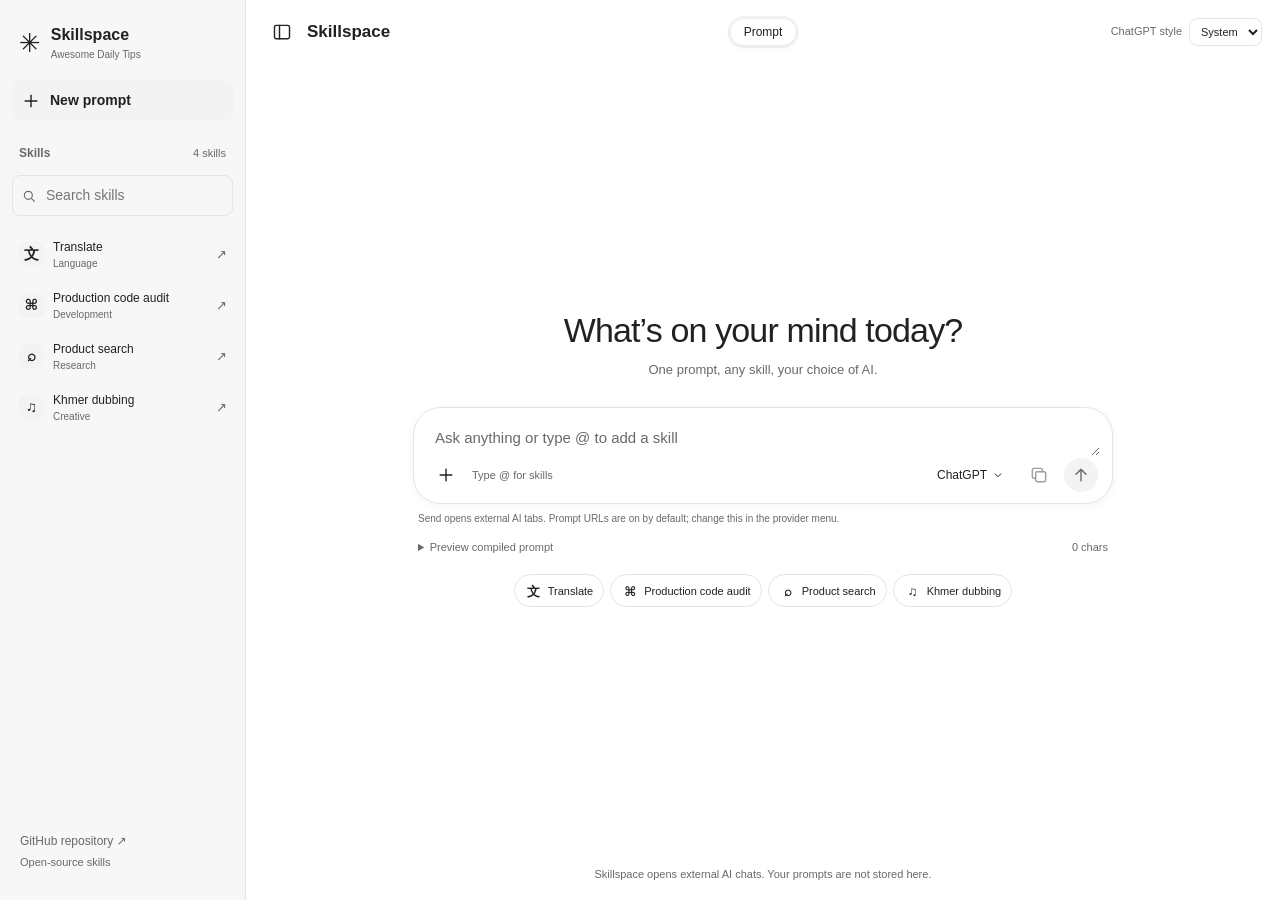
==== commit b19c8837: "feat: provider-driven composer and opt-in browser bridge" ====
--- a/index.html
+++ b/index.html
@@ -10,6 +10,7 @@
 <link rel="stylesheet" href="site/style.css">
 <script defer src="site/core.js"></script>
 <script defer src="site/catalog.js"></script>
+<script defer src="site/bridge.js"></script>
 <script defer src="site/app.js"></script>
 </head>
 <body>
@@ -26,14 +27,14 @@
 <header class="topbar">
 <div class="top-left"><button id="toggle-sidebar" type="button" class="iconbutton" aria-label="Toggle skill library" aria-expanded="true"><svg viewBox="0 0 24 24" aria-hidden="true"><rect x="3" y="4" width="18" height="16" rx="2"/><path d="M9 4v16"/></svg></button><span class="wordmark">Skillspace</span></div>
 <div class="mode-toggle" aria-label="Workspace"><span class="mode-active">Prompt</span></div>
-<div class="appearance"><label class="sr" for="skin">Interface style</label><select id="skin" aria-label="Interface style"><option value="chatgpt">ChatGPT style</option><option value="claude">Claude style</option><option value="gemini">Gemini style</option></select><label class="sr" for="theme">Color theme</label><select id="theme" aria-label="Color theme"><option value="system">System</option><option value="light">Light</option><option value="dark">Dark</option></select></div>
+<div class="appearance"><span id="skin-label" class="skin-label">ChatGPT style</span><label class="sr" for="theme">Color theme</label><select id="theme" aria-label="Color theme"><option value="system">System</option><option value="light">Light</option><option value="dark">Dark</option></select></div>
 </header>
 <section class="workspace" aria-labelledby="heading">
 <div class="intro"><span class="greeting-mark" aria-hidden="true">✳</span><h1 id="heading">What's on your mind today?</h1><p>One prompt, any skill, your choice of AI.</p></div>
 <div class="thread" id="thread" hidden>
 <div class="turn"><div id="sent-prompt" class="user-bubble"></div></div>
 <div class="assistant-turn"><span class="assistant-mark" aria-hidden="true">✳</span><div class="assistant-content">
-<div id="results" class="results" hidden><h2>Ready to open</h2><p>Open each provider in its own tab. Paste the prompt if necessary, then compare their independent results.</p><div id="links" class="launchlinks"></div></div>
+<div id="results" class="results" hidden><h2>Ready to open</h2><p>Open each provider in its own tab. Paste the prompt if necessary, then compare their independent results.</p><div id="links" class="launchlinks"></div><section id="response-panel" hidden><h2>Imported responses</h2><p>Selected text from your provider tabs. Review and compare independently.</p><div id="responses" class="responses"></div></section></div>
 </div></div>
 </div>
 <div class="dock">
@@ -50,17 +51,17 @@
 <div class="composer-right">
 <button id="provider-toggle" type="button" class="provider-toggle" aria-controls="provider-panel" aria-expanded="false"><span id="provider-label">ChatGPT</span><svg viewBox="0 0 24 24" aria-hidden="true"><path d="m7 10 5 5 5-5"/></svg></button>
 <button id="copy" type="button" class="iconbutton" title="Copy compiled prompt" aria-label="Copy compiled prompt" disabled><svg viewBox="0 0 24 24" aria-hidden="true"><rect x="8" y="8" width="12" height="12" rx="2"/><path d="M16 8V6a2 2 0 0 0-2-2H6a2 2 0 0 0-2 2v8a2 2 0 0 0 2 2h2"/></svg></button>
-<button id="launch" type="button" class="send" aria-label="Prepare provider launch" title="Prepare provider launch (Ctrl/Command+Enter)" disabled><span class="sr">Prepare launch </span><svg viewBox="0 0 24 24" aria-hidden="true"><path d="M12 19V5m-6 6 6-6 6 6"/></svg></button>
+<button id="launch" type="button" class="send" aria-label="Prepare provider launch" title="Open selected AI (Ctrl/Command+Enter)" disabled><span class="sr">Prepare launch </span><svg viewBox="0 0 24 24" aria-hidden="true"><path d="M12 19V5m-6 6 6-6 6 6"/></svg></button>
 </div>
 </div>
 </div>
 <section class="providers" id="provider-panel" aria-labelledby="provider-heading" hidden>
 <div class="sectionhead"><div><h2 id="provider-heading">Choose providers</h2><p>Choose one or more AI chats.</p></div><div class="smallactions"><button type="button" id="all" class="textbutton">All</button><button type="button" id="clear" class="textbutton">Clear</button></div></div>
 <div id="providers" class="providergrid"></div>
-<div class="options"><label><input id="full" type="checkbox"> Include full skill instructions</label><label><input id="prefill" type="checkbox"> Allow prompt in provider URL</label></div>
-<p class="privacy">URL mode may expose text in browser history and provider logs. Avoid secrets.</p>
+<div class="options"><label><input id="full" type="checkbox"> Include full skill instructions</label><label><input id="prefill" type="checkbox" checked> Open with prompt where supported</label></div>
+<label class="bridge-option"><input id="bridge-mode" type="checkbox" disabled> Use Skillspace Bridge · <span id="bridge-state">Not connected</span></label><p class="privacy">Prompt URLs may be retained in browser history and provider logs. Turn off URL mode for sensitive prompts. Bridge mode does not include prompts in URLs.</p><a class="bridge-help" href="https://github.com/next-dev-team/awesome-daily-tips/tree/main/extension" target="_blank" rel="noopener noreferrer">Install Chrome / Edge bridge ↗</a>
 </section>
-<p id="status" class="status" role="status" aria-live="polite"></p>
+<p class="launch-hint">Send opens external AI tabs. Prompt URLs are on by default; change this in the provider menu.</p><p id="status" class="status" role="status" aria-live="polite"></p>
 <details id="preview" class="preview"><summary>Preview compiled prompt <span id="preview-length"></span></summary><label class="sr" for="compiled">Generated prompt</label><textarea id="compiled" rows="8" readonly></textarea></details>
 <section class="examples"><h2 class="sr">Try a skill</h2><div id="examples" class="examplegrid"></div></section>
 </div>
--- a/site/style.css
+++ b/site/style.css
@@ -15,3 +15,6 @@
 @media(max-width:620px){.shell,.shell.rail-closed{display:block}.sidebar{position:static;height:auto;max-height:40dvh;padding:10px;border-right:0;border-bottom:1px solid var(--line)}.shell.rail-closed .sidebar{display:none}.sidebar .brand,.sidebarbottom{display:none}.sidebarhead{padding-top:0}.sidebar nav{display:grid;grid-template-columns:repeat(2,minmax(0,1fr));gap:2px}.sidebar .new{padding:7px}.main{min-height:100dvh}.topbar{height:auto;min-height:56px;padding:8px 10px;flex-wrap:wrap}.wordmark{font-size:15px}.appearance{gap:4px}.appearance select{font-size:10px;padding:6px 4px;max-width:115px}.workspace{width:calc(100% - 24px);padding:22px 0}.intro{margin-bottom:20px}.intro h1{font-size:26px}.composer{padding:7px 8px}.composerbar{gap:4px}.composerbar #editor-hint{font-size:10px}.composer-right{gap:2px}.provider-toggle{font-size:11px;padding:6px}.providergrid{gap:6px}.provider{padding:8px 5px}.providericon{width:23px;height:23px}.provider small{font-size:9px}.provider .name{font-size:11px}.examplegrid{justify-content:flex-start}.shell.is-prepared .workspace{padding-top:12px}.thread{padding-bottom:16px}.assistant-turn{gap:6px}.user-bubble{max-width:92%}}
 @media(max-width:360px){.composerbar #editor-hint{display:none}.appearance{margin-left:auto}.providergrid{grid-template-columns:1fr}}
 @media(prefers-reduced-motion:reduce){*,*::before,*::after{animation:none!important;transition:none!important}}
+
+/* Single-provider appearance, neutral multi-provider workspace. */
+:root[data-skin=default]{--accent:#292b2f;--radius:24px}:root[data-skin=grok]{--accent:#202124;--radius:24px;--rail:#f5f5f5}:root[data-theme=dark][data-skin=default],:root[data-theme=dark][data-skin=grok]{--accent:#e7e7e9;--send-ink:#171717;--rail:#202020}@media(prefers-color-scheme:dark){:root[data-theme=system][data-skin=default],:root[data-theme=system][data-skin=grok]{--accent:#e7e7e9;--send-ink:#171717;--rail:#202020}}.skin-label{font-size:11px;color:var(--muted);white-space:nowrap}.bridge-option{display:block;font-size:12px;margin-top:10px}.bridge-option span,.bridge-help{font-size:11px;color:var(--muted)}.bridge-help{display:inline-block;margin-top:6px;text-decoration:underline}.launch-hint{font-size:10px;color:var(--muted);margin:7px 5px}.responses{display:grid;grid-template-columns:repeat(auto-fit,minmax(min(100%,240px),1fr));gap:10px;margin-top:14px}.response-card{min-width:0;border:1px solid var(--line);border-radius:12px;padding:12px;background:var(--panel)}.response-card h3{font-size:14px;font-weight:600;margin:0 0 8px}.response-text{font-size:13px;white-space:pre-wrap;overflow-wrap:anywhere;max-height:420px;overflow:auto;user-select:text}.response-card button{margin-top:8px}
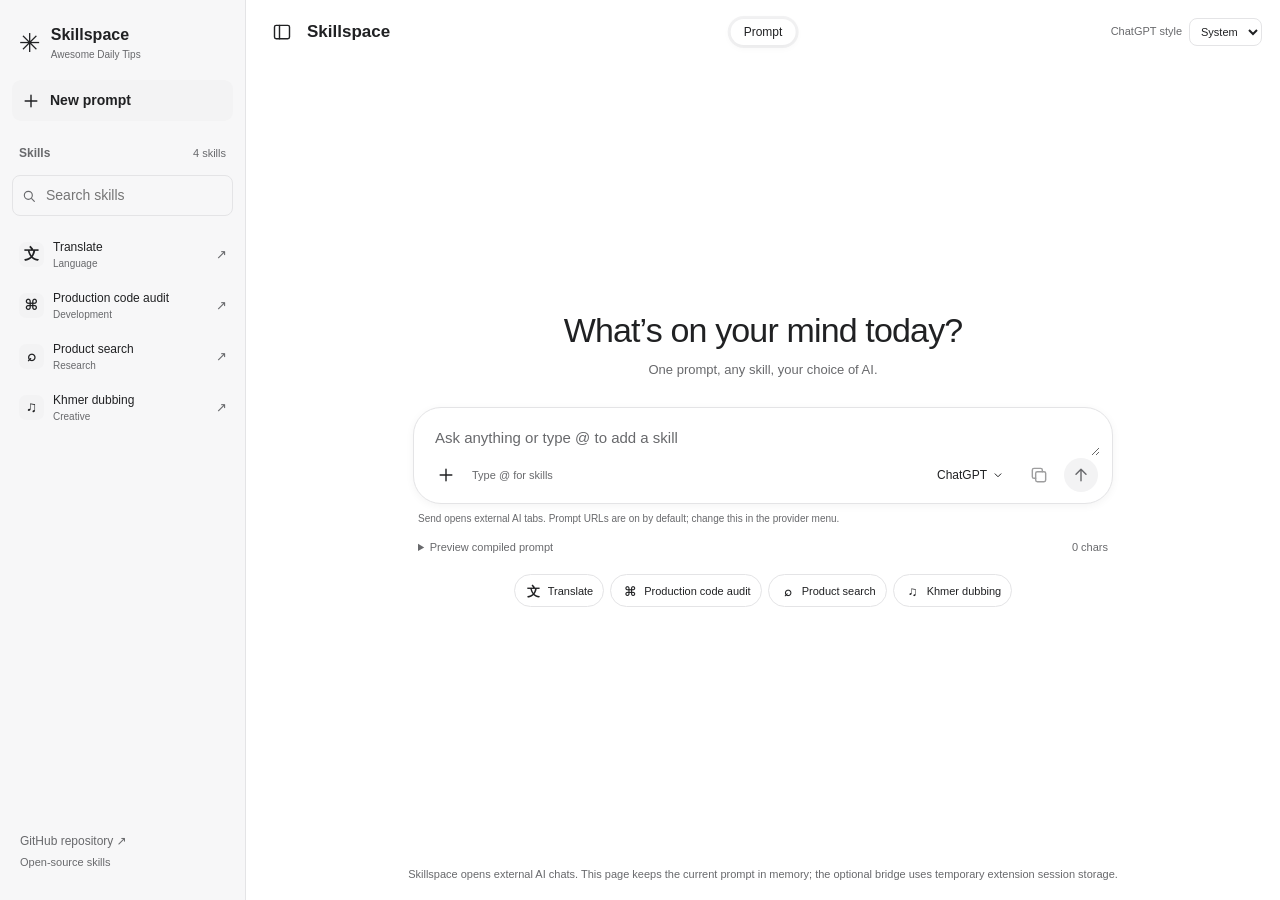
==== commit b8b10656: "fix(bridge): prevent repeat launches and add local release verification" ====
--- a/index.html
+++ b/index.html
@@ -34,7 +34,7 @@
 <div class="thread" id="thread" hidden>
 <div class="turn"><div id="sent-prompt" class="user-bubble"></div></div>
 <div class="assistant-turn"><span class="assistant-mark" aria-hidden="true">✳</span><div class="assistant-content">
-<div id="results" class="results" hidden><h2>Ready to open</h2><p>Open each provider in its own tab. Paste the prompt if necessary, then compare their independent results.</p><div id="links" class="launchlinks"></div><section id="response-panel" hidden><h2>Imported responses</h2><p>Selected text from your provider tabs. Review and compare independently.</p><div id="responses" class="responses"></div></section></div>
+<div id="results" class="results" hidden><h2>Provider activity</h2><p>Open each provider in its own tab. Paste the prompt if necessary, then compare their independent results.</p><div id="links" class="launchlinks"></div><section id="response-panel" hidden><h2>Provider responses</h2><p>Observed or manually imported text from your own provider tabs. Partial answers may be incomplete.</p><button id="export-responses" type="button" class="textbutton" disabled>Export responses (.json)</button><div id="responses" class="responses"></div></section></div>
 </div></div>
 </div>
 <div class="dock">
@@ -59,14 +59,14 @@
 <div class="sectionhead"><div><h2 id="provider-heading">Choose providers</h2><p>Choose one or more AI chats.</p></div><div class="smallactions"><button type="button" id="all" class="textbutton">All</button><button type="button" id="clear" class="textbutton">Clear</button></div></div>
 <div id="providers" class="providergrid"></div>
 <div class="options"><label><input id="full" type="checkbox"> Include full skill instructions</label><label><input id="prefill" type="checkbox" checked> Open with prompt where supported</label></div>
-<label class="bridge-option"><input id="bridge-mode" type="checkbox" disabled> Use Skillspace Bridge · <span id="bridge-state">Not connected</span></label><p class="privacy">Prompt URLs may be retained in browser history and provider logs. Turn off URL mode for sensitive prompts. Bridge mode does not include prompts in URLs.</p><a class="bridge-help" href="https://github.com/next-dev-team/awesome-daily-tips/tree/main/extension" target="_blank" rel="noopener noreferrer">Install Chrome / Edge bridge ↗</a>
+<label class="bridge-option"><input id="bridge-mode" type="checkbox" disabled> Use Skillspace Bridge · <span id="bridge-state">Not connected</span></label><div id="bridge-settings" hidden><label class="bridge-option"><input id="auto-submit" type="checkbox"> Automatically fill and submit in authorized provider tabs</label><label class="bridge-option" for="sync-mode">Response sync <select id="sync-mode"><option value="manual">Manual — send from side panel</option><option value="auto">Automatic — on observed completion</option><option value="live">Live — observed response updates</option></select></label><p class="privacy">Grant each provider permission in the extension side panel first. Experimental automatic adapters: ChatGPT, Claude and Gemini. Other providers require manual fill/import. Use only with your authorized accounts.</p></div><p class="privacy">Prompt URLs may be retained in browser history and provider logs. Turn off URL mode for sensitive prompts. Bridge mode does not include prompts in URLs.</p><a class="bridge-help" href="https://github.com/next-dev-team/awesome-daily-tips/tree/main/extension" target="_blank" rel="noopener noreferrer">Install Chrome / Edge bridge ↗</a>
 </section>
 <p class="launch-hint">Send opens external AI tabs. Prompt URLs are on by default; change this in the provider menu.</p><p id="status" class="status" role="status" aria-live="polite"></p>
 <details id="preview" class="preview"><summary>Preview compiled prompt <span id="preview-length"></span></summary><label class="sr" for="compiled">Generated prompt</label><textarea id="compiled" rows="8" readonly></textarea></details>
 <section class="examples"><h2 class="sr">Try a skill</h2><div id="examples" class="examplegrid"></div></section>
 </div>
 </section>
-<footer>Skillspace opens external AI chats. Your prompts are not stored here.</footer>
+<footer>Skillspace opens external AI chats. This page keeps the current prompt in memory; the optional bridge uses temporary extension session storage.</footer>
 </main>
 </div>
 <noscript><p>This launcher needs JavaScript. Browse the <a href="https://github.com/next-dev-team/awesome-daily-tips">skills on GitHub</a>.</p></noscript>
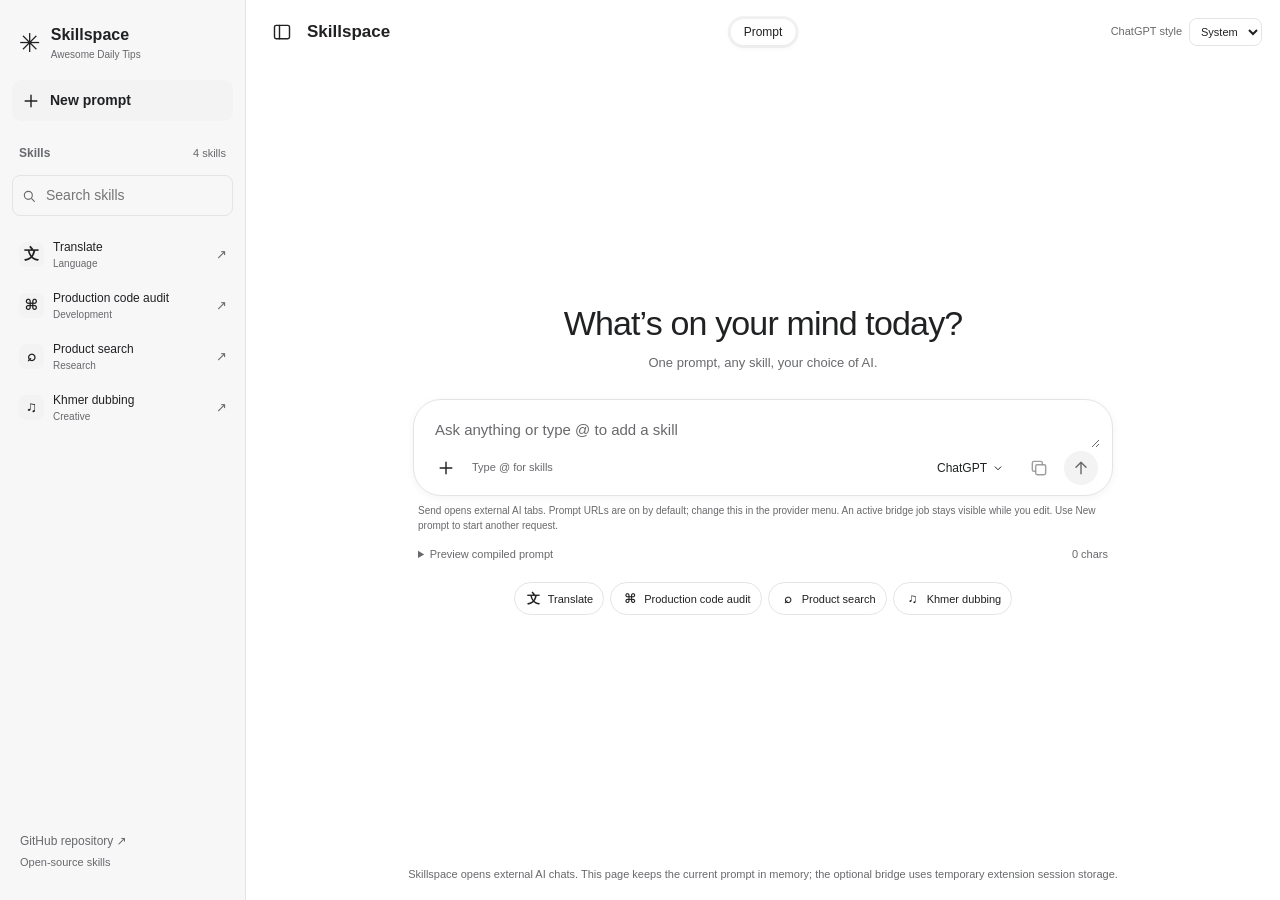
==== commit 341f2c4d: "fix(ui): acknowledge actual chat delivery, preserve active job and recover bridge connection" ====
--- a/index.html
+++ b/index.html
@@ -10,6 +10,7 @@
 <link rel="stylesheet" href="site/style.css">
 <script defer src="site/core.js"></script>
 <script defer src="site/catalog.js"></script>
+<script defer src="site/bridge-policy.js"></script>
 <script defer src="site/bridge.js"></script>
 <script defer src="site/app.js"></script>
 </head>
@@ -61,7 +62,7 @@
 <div class="options"><label><input id="full" type="checkbox"> Include full skill instructions</label><label><input id="prefill" type="checkbox" checked> Open with prompt where supported</label></div>
 <label class="bridge-option"><input id="bridge-mode" type="checkbox" disabled> Use Skillspace Bridge · <span id="bridge-state">Not connected</span></label><div id="bridge-settings" hidden><label class="bridge-option"><input id="auto-submit" type="checkbox"> Automatically fill and submit in authorized provider tabs</label><label class="bridge-option" for="sync-mode">Response sync <select id="sync-mode"><option value="manual">Manual — send from side panel</option><option value="auto">Automatic — on observed completion</option><option value="live">Live — observed response updates</option></select></label><p class="privacy">Grant each provider permission in the extension side panel first. Experimental automatic adapters: ChatGPT, Claude and Gemini. Other providers require manual fill/import. Use only with your authorized accounts.</p></div><p class="privacy">Prompt URLs may be retained in browser history and provider logs. Turn off URL mode for sensitive prompts. Bridge mode does not include prompts in URLs.</p><a class="bridge-help" href="https://github.com/next-dev-team/awesome-daily-tips/tree/main/extension" target="_blank" rel="noopener noreferrer">Install Chrome / Edge bridge ↗</a>
 </section>
-<p class="launch-hint">Send opens external AI tabs. Prompt URLs are on by default; change this in the provider menu.</p><p id="status" class="status" role="status" aria-live="polite"></p>
+<p class="launch-hint">Send opens external AI tabs. Prompt URLs are on by default; change this in the provider menu. An active bridge job stays visible while you edit. Use New prompt to start another request.</p><p id="status" class="status" role="status" aria-live="polite"></p>
 <details id="preview" class="preview"><summary>Preview compiled prompt <span id="preview-length"></span></summary><label class="sr" for="compiled">Generated prompt</label><textarea id="compiled" rows="8" readonly></textarea></details>
 <section class="examples"><h2 class="sr">Try a skill</h2><div id="examples" class="examplegrid"></div></section>
 </div>
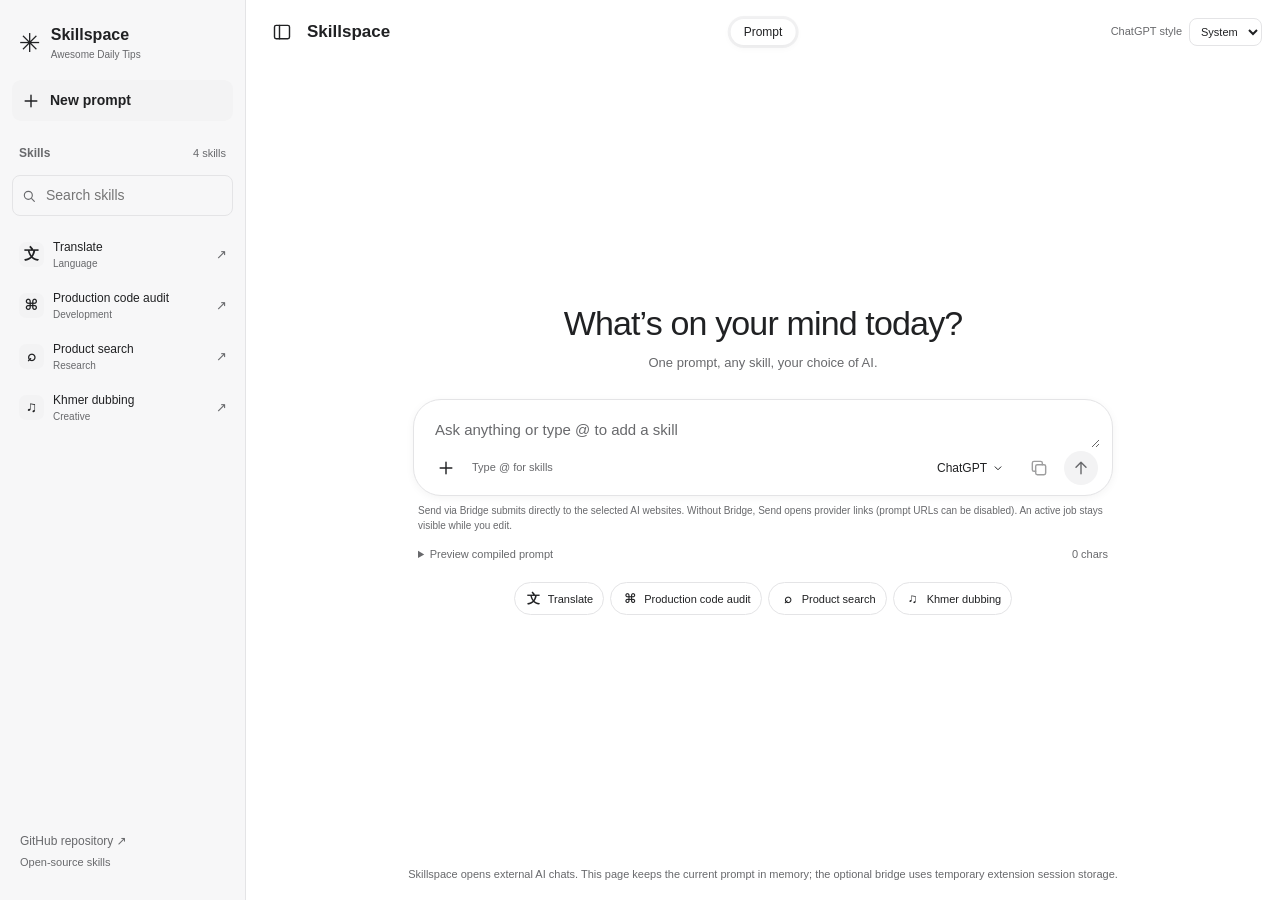
==== commit fb804da1: "feat(ui): connect one-click provider submit and optional panel response import" ====
--- a/index.html
+++ b/index.html
@@ -60,9 +60,9 @@
 <div class="sectionhead"><div><h2 id="provider-heading">Choose providers</h2><p>Choose one or more AI chats.</p></div><div class="smallactions"><button type="button" id="all" class="textbutton">All</button><button type="button" id="clear" class="textbutton">Clear</button></div></div>
 <div id="providers" class="providergrid"></div>
 <div class="options"><label><input id="full" type="checkbox"> Include full skill instructions</label><label><input id="prefill" type="checkbox" checked> Open with prompt where supported</label></div>
-<label class="bridge-option"><input id="bridge-mode" type="checkbox" disabled> Use Skillspace Bridge · <span id="bridge-state">Not connected</span></label><div id="bridge-settings" hidden><label class="bridge-option"><input id="auto-submit" type="checkbox"> Automatically fill and submit in authorized provider tabs</label><label class="bridge-option" for="sync-mode">Response sync <select id="sync-mode"><option value="manual">Manual — send from side panel</option><option value="auto">Automatic — on observed completion</option><option value="live">Live — observed response updates</option></select></label><p class="privacy">Grant each provider permission in the extension side panel first. Experimental automatic adapters: ChatGPT, Claude and Gemini. Other providers require manual fill/import. Use only with your authorized accounts.</p></div><p class="privacy">Prompt URLs may be retained in browser history and provider logs. Turn off URL mode for sensitive prompts. Bridge mode does not include prompts in URLs.</p><a class="bridge-help" href="https://github.com/next-dev-team/awesome-daily-tips/tree/main/extension" target="_blank" rel="noopener noreferrer">Install Chrome / Edge bridge ↗</a>
+<label class="bridge-option"><input id="bridge-mode" type="checkbox" disabled> Use Skillspace Bridge · <span id="bridge-state">Not connected</span></label><div id="bridge-settings" hidden><p class="privacy">Bridge Send automatically fills the prompt and clicks Send on each selected, authorized AI website. No additional submission on Skillspace.</p><label class="bridge-option" for="sync-mode">Response sync <select id="sync-mode"><option value="manual">Manual — send from side panel</option><option value="auto">Automatic — on observed completion</option><option value="live">Live — observed response updates</option></select></label><p class="privacy">Grant each provider permission in the extension side panel first. All seven provider adapters are experimental. If an adapter cannot verify the correct composer, it stops and offers a manual fallback. Use only with your authorized accounts.</p></div><p class="privacy">Prompt URLs may be retained in browser history and provider logs. Turn off URL mode for sensitive prompts. Bridge mode does not include prompts in URLs.</p><a class="bridge-help" href="https://github.com/next-dev-team/awesome-daily-tips/tree/main/extension" target="_blank" rel="noopener noreferrer">Install Chrome / Edge bridge ↗</a>
 </section>
-<p class="launch-hint">Send opens external AI tabs. Prompt URLs are on by default; change this in the provider menu. An active bridge job stays visible while you edit. Use New prompt to start another request.</p><p id="status" class="status" role="status" aria-live="polite"></p>
+<p class="launch-hint">Send via Bridge submits directly to the selected AI websites. Without Bridge, Send opens provider links (prompt URLs can be disabled). An active job stays visible while you edit.</p><p id="status" class="status" role="status" aria-live="polite"></p>
 <details id="preview" class="preview"><summary>Preview compiled prompt <span id="preview-length"></span></summary><label class="sr" for="compiled">Generated prompt</label><textarea id="compiled" rows="8" readonly></textarea></details>
 <section class="examples"><h2 class="sr">Try a skill</h2><div id="examples" class="examplegrid"></div></section>
 </div>
